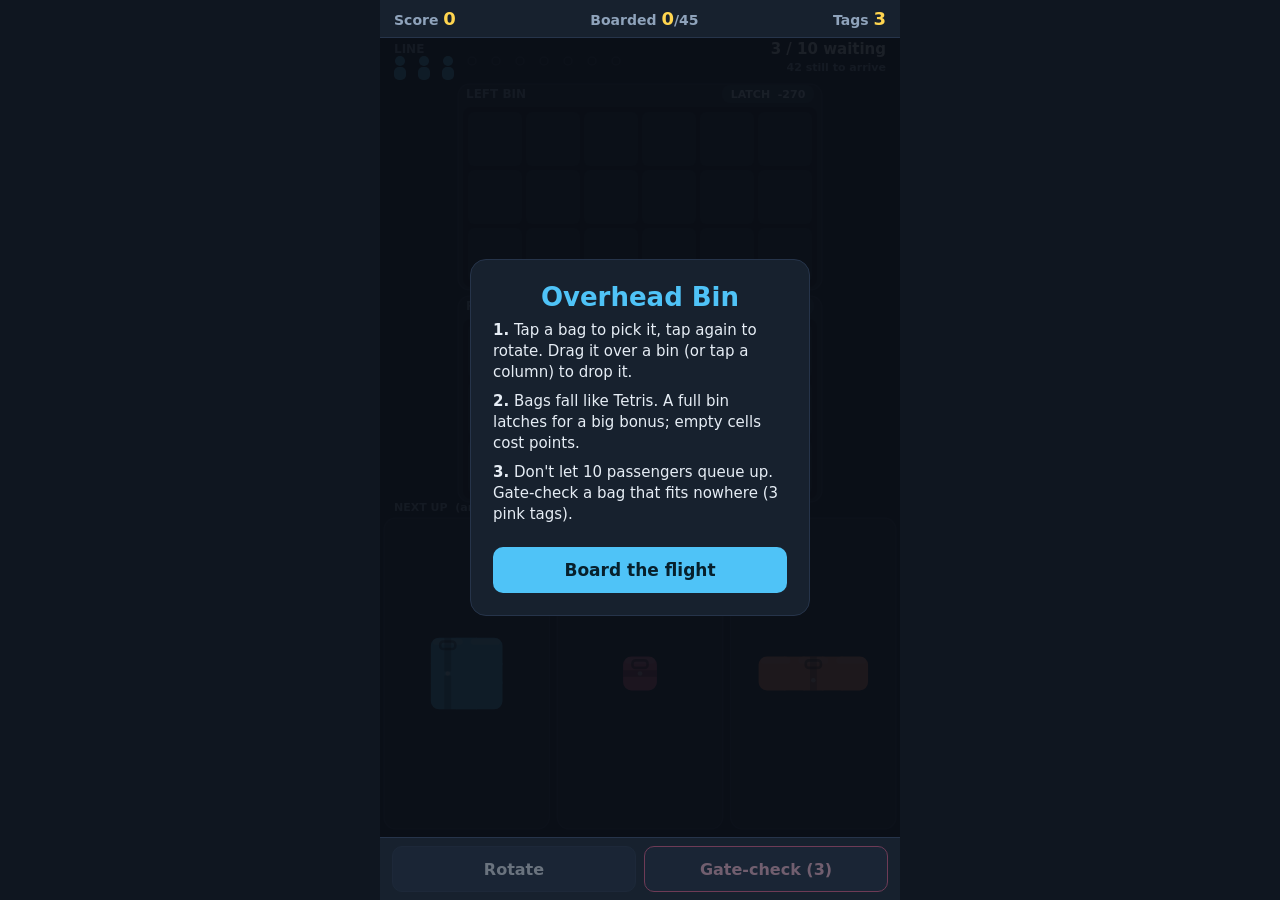
==== bins.html @ 03004304 "Add Overhead Bin prototype (bins.html) and bot playtest harness Two-sided inventory Tetris: two 6x3 " ====
<!doctype html>
<html lang="en">
<head>
<meta charset="utf-8">
<meta name="viewport" content="width=device-width, initial-scale=1, maximum-scale=1, user-scalable=no">
<title>Overhead Bin</title>
<style>
:root{--bg:#0f1620;--panel:#17212e;--border:#26344a;--accent:#4fc3f7;--gold:#ffd54f;--text:#e6edf5;--dim:#8fa3bb;--bad:#ef5350;--good:#66bb6a}
*{box-sizing:border-box;-webkit-tap-highlight-color:transparent;user-select:none;-webkit-user-select:none}
html,body{margin:0;height:100%;background:var(--bg);color:var(--text);font-family:system-ui,-apple-system,Segoe UI,Roboto,sans-serif;overflow:hidden;overscroll-behavior:none}
#app{display:flex;flex-direction:column;height:100%;max-width:520px;margin:0 auto}
#hud{display:flex;justify-content:space-between;align-items:center;padding:8px 14px;background:var(--panel);border-bottom:1px solid var(--border);font-size:14px;font-weight:600}
#hud b{color:var(--gold);font-size:18px}
#hud span{color:var(--dim)}
#play{flex:1;min-height:0;position:relative}
canvas{position:absolute;inset:0;width:100%;height:100%;touch-action:none;display:block}
#bar{display:flex;gap:8px;padding:8px 12px;background:var(--panel);border-top:1px solid var(--border)}
button{font:inherit;font-weight:700;border:1px solid var(--border);background:#1f2d40;color:var(--text);border-radius:10px;padding:12px 10px;min-height:46px;touch-action:manipulation}
button:active{background:#2a3d57}
button:disabled{opacity:.4}
#bar button{flex:1}
#tag{border-color:#f06292;color:#f8bbd0}
.ov{position:absolute;inset:0;background:rgba(10,15,22,.92);display:flex;align-items:center;justify-content:center;padding:20px;z-index:5}
.card{background:var(--panel);border:1px solid var(--border);border-radius:16px;padding:22px;max-width:340px;width:100%;text-align:center}
.card h1{margin:0 0 4px;color:var(--accent);font-size:26px}
.card p{margin:8px 0;color:var(--text);line-height:1.4;font-size:15px;text-align:left}
.card .go{margin-top:14px;width:100%;background:var(--accent);color:#07202c;border:0;font-size:17px}
.stats{display:grid;grid-template-columns:1fr auto;gap:6px 16px;text-align:left;margin:14px 0;font-size:16px}
.stats i{font-style:normal;color:var(--gold);font-weight:700;text-align:right}
.hide{display:none!important}
</style>
</head>
<body>
<div id="app">
  <div id="hud"><div><span>Score</span> <b id="hScore">0</b></div><div><span>Boarded</span> <b id="hBoard">0</b><span>/45</span></div><div><span>Tags</span> <b id="hTags">3</b></div></div>
  <div id="play">
    <canvas id="c"></canvas>
    <div id="start" class="ov"><div class="card">
      <h1>Overhead Bin</h1>
      <p><b>1.</b> Tap a bag to pick it, tap again to rotate. Drag it over a bin (or tap a column) to drop it.</p>
      <p><b>2.</b> Bags fall like Tetris. A full bin latches for a big bonus; empty cells cost points.</p>
      <p><b>3.</b> Don't let 10 passengers queue up. Gate-check a bag that fits nowhere (3 pink tags).</p>
      <button class="go" id="goBtn">Board the flight</button>
    </div></div>
    <div id="end" class="ov hide"><div class="card">
      <h1 id="endTitle">Flight delayed</h1>
      <div class="stats" id="endStats"></div>
      <button class="go" id="againBtn">Play again</button>
    </div></div>
  </div>
  <div id="bar"><button id="rot">Rotate</button><button id="tag">Gate-check (3)</button></div>
</div>

<script>
/* ================= SIMULATION (no DOM, no wall clock) ================= */
var COLS = 6, ROWS = 3;
var TUNE = { start: 4.5, end: 2.2, total: 45, limit: 10, tags: 3, closeTime: 0.5, enterTime: 0.35,
             ptsCell: 10, ptsLatch: 100, penWaste: 15, ptsTag: 5 };
var BAGS = {
  coat:     { cells: [[0,0]], color: '#f06292', w: 2 },
  tote:     { cells: [[0,0],[0,1]], color: '#ba68c8', w: 3 },
  duffel:   { cells: [[0,0],[0,1],[0,2]], color: '#ff8a65', w: 2 },
  guitar:   { cells: [[0,0],[0,1],[0,2],[0,3]], color: '#ffd54f', w: 1 },
  backpack: { cells: [[0,0],[0,1],[1,0],[1,1]], color: '#4fc3f7', w: 2 },
  roller:   { cells: [[0,0],[0,1],[1,0],[1,1],[2,0],[2,1]], color: '#81c784', w: 1 },
  ell:      { cells: [[0,0],[1,0],[1,1]], color: '#26c6da', w: 2 }
};
var state = null;

function mulberry32(a) {
  return function () {
    a |= 0; a = a + 0x6D2B79F5 | 0;
    var t = Math.imul(a ^ a >>> 15, 1 | a);
    t = t + Math.imul(t ^ t >>> 7, 61 | t) ^ t;
    return ((t ^ t >>> 14) >>> 0) / 4294967296;
  };
}
function rotateCells(cells, k) {
  var out = cells.map(function (p) { return [p[0], p[1]]; });
  for (var i = 0; i < ((k % 4) + 4) % 4; i++) out = out.map(function (p) { return [p[1], -p[0]]; });
  var mr = Math.min.apply(null, out.map(function (p) { return p[0]; }));
  var mc = Math.min.apply(null, out.map(function (p) { return p[1]; }));
  return out.map(function (p) { return [p[0] - mr, p[1] - mc]; });
}
function shapeFor(type, rot) { return rotateCells(BAGS[type].cells, rot || 0); }
function shapeW(sh) { return Math.max.apply(null, sh.map(function (p) { return p[1]; })) + 1; }
function shapeH(sh) { return Math.max.apply(null, sh.map(function (p) { return p[0]; })) + 1; }

function freshBin() {
  var g = [];
  for (var r = 0; r < ROWS; r++) { g.push([]); for (var c = 0; c < COLS; c++) g[r].push(null); }
  return { grid: g, closing: 0, enter: 0, full: false };
}
function emptyCount(b) { var n = 0; b.grid.forEach(function (row) { row.forEach(function (v) { if (!v) n++; }); }); return n; }
function interval() { return TUNE.start + (TUNE.end - TUNE.start) * Math.min(1, state.arrived / TUNE.total); }
function sync() { state.tray = state.line.slice(0, 3); state.queue = state.line.length; }

function makeBag() {
  var s = state, keys = Object.keys(BAGS), tot = 0, i;
  keys.forEach(function (k) { tot += BAGS[k].w; });
  var x = s.rng() * tot;
  for (i = 0; i < keys.length; i++) { x -= BAGS[keys[i]].w; if (x < 0) break; }
  var k = keys[Math.min(i, keys.length - 1)];
  return { id: ++s.nextId, type: k, color: BAGS[k].color };
}
function spawn() {
  state.line.push(makeBag()); state.arrived++; sync();
  if (state.line.length >= TUNE.limit) state.over = true;
}
function newGame(seed) {
  state = { seed: seed, rng: mulberry32(seed >>> 0), nextId: 0, time: 0,
    bins: [freshBin(), freshBin()], line: [], tray: [], queue: 0,
    score: 0, boarded: 0, arrived: 0, latched: 0, fullLatched: 0, wasted: 0, tags: TUNE.tags,
    nextIn: 0, over: false, won: false, fx: [] };
  for (var i = 0; i < 3; i++) spawn();
  state.nextIn = interval();
  sync();
  return state;
}
function landingRow(binIndex, shape, col) {
  var b = state.bins[binIndex];
  if (!b || b.closing > 0) return -1;
  var w = shapeW(shape), h = shapeH(shape);
  if (col < 0 || col + w > COLS || h > ROWS) return -1;
  function free(y) {
    for (var i = 0; i < shape.length; i++) {
      var r = shape[i][0] + y, c = shape[i][1] + col;
      if (r >= ROWS || b.grid[r][c]) return false;
    }
    return true;
  }
  if (!free(0)) return -1;
  var y = 0;
  while (free(y + 1)) y++;
  return y;
}
function canPlace(binIndex, shape, col) { return landingRow(binIndex, shape, col) >= 0; }

function checkEnd() {
  var s = state;
  if (s.over || s.won) return;
  if (s.boarded >= TUNE.total) {
    s.bins.forEach(function (b) {
      if (b.closing > 0) return;
      var e = emptyCount(b);
      s.wasted += e; s.score -= e * TUNE.penWaste;
    });
    s.won = true;
  }
}
function dropBag(trayIndex, rotation, binIndex, col) {
  var s = state;
  if (!s || s.over || s.won) return false;
  var bag = s.line[trayIndex];
  if (!bag || trayIndex > 2) return false;
  var sh = shapeFor(bag.type, rotation);
  var y = landingRow(binIndex, sh, col);
  if (y < 0) return false;
  var b = s.bins[binIndex];
  sh.forEach(function (p) { b.grid[p[0] + y][p[1] + col] = bag; });
  s.line.splice(trayIndex, 1);
  s.boarded++;
  s.score += sh.length * TUNE.ptsCell;
  sync();
  if (emptyCount(b) === 0) latchBin(binIndex);
  checkEnd();
  return true;
}
function latchBin(binIndex) {
  var s = state, b = s.bins[binIndex];
  if (!s || s.over || s.won || !b || b.closing > 0) return false;
  var e = emptyCount(b);
  if (e === 0) { s.score += TUNE.ptsLatch; s.fullLatched++; b.full = true; }
  else { s.wasted += e; s.score -= e * TUNE.penWaste; b.full = false; }
  s.latched++;
  b.closing = TUNE.closeTime;
  s.fx.push({ t: 'latch', bin: binIndex, full: e === 0, waste: e });
  return true;
}
function pinkTag(trayIndex) {
  var s = state;
  if (!s || s.over || s.won || s.tags <= 0 || trayIndex < 0 || trayIndex > 2 || !s.line[trayIndex]) return false;
  s.line.splice(trayIndex, 1);
  s.tags--; s.boarded++; s.score += TUNE.ptsTag;
  sync(); checkEnd();
  return true;
}
function tick(dt) {
  var s = state;
  if (!s || s.over || s.won) return;
  s.time += dt;
  for (var i = 0; i < 2; i++) {
    var b = s.bins[i];
    if (b.enter > 0) b.enter = Math.max(0, b.enter - dt);
    if (b.closing > 0) {
      b.closing -= dt;
      if (b.closing <= 0) { s.bins[i] = freshBin(); s.bins[i].enter = TUNE.enterTime; }
    }
  }
  if (s.arrived < TUNE.total) {
    s.nextIn -= dt;
    while (s.nextIn <= 0 && s.arrived < TUNE.total && !s.over) { spawn(); s.nextIn += interval(); }
  }
}

/* ================= RENDERING / INPUT ================= */
var ui = { running: false, sel: -1, rot: 0, down: null, ptr: null, dragging: false, dy: 0, hover: null, bad: 0, lastFx: 0 };
var cv = document.getElementById('c'), cx = cv.getContext('2d');
var W = 390, H = 600, DPR = 1;
function $(id) { return document.getElementById(id); }

function resize() {
  DPR = Math.min(3, window.devicePixelRatio || 1);
  W = cv.clientWidth; H = cv.clientHeight;
  cv.width = Math.round(W * DPR); cv.height = Math.round(H * DPR);
}
function layout() {
  var qH = 40, trayMin = 108;
  var cs = Math.floor(Math.min(58, (W - 28) / COLS, (H - qH - trayMin - 2 * 38 - 24) / (2 * ROWS)));
  cs = Math.max(36, cs);
  var gx = Math.round((W - COLS * cs) / 2);
  var binH = 20 + 6 + ROWS * cs + 6;
  var y0 = qH + 6, bins = [];
  for (var i = 0; i < 2; i++) {
    var by = y0 + i * (binH + 6);
    bins.push({ by: by, gx: gx, gy: by + 26, chip: { x: gx + COLS * cs - 92, y: by, w: 92, h: 20 } });
  }
  var ty = y0 + 2 * binH + 14;
  var th = Math.max(trayMin, H - ty - 4);
  return { cs: cs, gx: gx, bins: bins, binH: binH, tray: { y: ty, h: th, sw: W / 3 }, qH: qH };
}
function rr(x, y, w, h, r) {
  cx.beginPath();
  if (cx.roundRect) cx.roundRect(x, y, w, h, r);
  else cx.rect(x, y, w, h);
}
function drawBag(cells0, ox, oy, cs, color, alpha) {
  var mr = Math.min.apply(null, cells0.map(function (p) { return p[0]; })), mc = Math.min.apply(null, cells0.map(function (p) { return p[1]; }));
  var cells = cells0.map(function (p) { return [p[0] - mr, p[1] - mc]; });
  ox += mc * cs; oy += mr * cs;
  var set = {}; cells.forEach(function (p) { set[p[0] + ',' + p[1]] = 1; });
  function has(r, c) { return set[r + ',' + c]; }
  cx.save(); cx.globalAlpha = alpha == null ? 1 : alpha;
  var pad = Math.max(2, cs * 0.05), rad = cs * 0.22;
  cx.fillStyle = color;
  cells.forEach(function (p) {
    var x = ox + p[1] * cs, y = oy + p[0] * cs;
    rr(x + pad, y + pad, cs - 2 * pad, cs - 2 * pad, rad); cx.fill();
    if (has(p[0], p[1] + 1)) cx.fillRect(x + cs - pad - rad, y + pad, 2 * pad + 2 * rad, cs - 2 * pad);
    if (has(p[0] + 1, p[1])) cx.fillRect(x + pad, y + cs - pad - rad, cs - 2 * pad, 2 * pad + 2 * rad);
    if (has(p[0], p[1] + 1) && has(p[0] + 1, p[1]) && has(p[0] + 1, p[1] + 1))
      cx.fillRect(x + cs - pad - rad, y + cs - pad - rad, 2 * pad + 2 * rad, 2 * pad + 2 * rad);
  });
  // soft top highlight
  cx.fillStyle = 'rgba(255,255,255,.18)';
  cells.forEach(function (p) {
    if (!has(p[0] - 1, p[1])) { rr(ox + p[1] * cs + pad + 2, oy + p[0] * cs + pad + 1, cs - 2 * pad - 4, cs * 0.16, 3); cx.fill(); }
  });
  var w = shapeW(cells), h = shapeH(cells);
  var dark = 'rgba(0,0,0,.30)';
  // strap
  cx.fillStyle = dark;
  if (w >= 2) {
    var sc = w >= 3 ? 1 : 0, sx = ox + sc * cs + cs / 2;
    cells.forEach(function (p) { if (p[1] === sc) cx.fillRect(sx - cs * 0.09, oy + p[0] * cs + pad, cs * 0.18, cs - 2 * pad); });
  } else {
    cells.forEach(function (p) { if (p[0] === Math.floor((h - 1) / 2)) cx.fillRect(ox + p[1] * cs + pad, oy + p[0] * cs + cs / 2 - cs * 0.09, cs - 2 * pad, cs * 0.18); });
  }
  // handle on the top-most cell of the mid column
  var hc = w >= 3 ? 1 : 0, top = 99;
  cells.forEach(function (p) { if (p[1] === hc && p[0] < top) top = p[0]; });
  if (top === 99) { hc = cells[0][1]; top = cells[0][0]; }
  var hx = ox + hc * cs + cs / 2, hy = oy + top * cs + pad + cs * 0.1;
  cx.strokeStyle = 'rgba(0,0,0,.45)'; cx.lineWidth = Math.max(2, cs * 0.07); cx.lineCap = 'round';
  rr(hx - cs * 0.2, hy, cs * 0.4, cs * 0.2, cs * 0.08); cx.stroke();
  // buckle
  cx.fillStyle = 'rgba(255,255,255,.55)';
  var bx, by;
  if (w >= 2) { var sc2 = w >= 3 ? 1 : 0; bx = ox + sc2 * cs + cs / 2; by = oy + (h > 1 ? cs : cs * 0.62); if (h === 1) by = oy + cs * 0.68; }
  else { bx = ox + cs / 2; by = oy + Math.floor((h - 1) / 2) * cs + cs / 2; }
  cx.beginPath(); cx.arc(bx, by, Math.max(2, cs * 0.06), 0, 7); cx.fill();
  cx.restore();
}
function bagCellsInGrid(grid) {
  var m = {};
  for (var r = 0; r < ROWS; r++) for (var c = 0; c < COLS; c++) { var b = grid[r][c]; if (b) (m[b.id] = m[b.id] || { bag: b, cells: [] }).cells.push([r, c]); }
  return Object.keys(m).map(function (k) { return m[k]; });
}
function ease(t) { return t * t * (3 - 2 * t); }

function drawBin(i, L) {
  var b = state.bins[i], lay = L.bins[i], cs = L.cs;
  var off = 0, flash = 0;
  if (b.closing > 0) { var p = 1 - b.closing / TUNE.closeTime; off = ease(p) * (W + 40) * (i ? 1 : -1); flash = b.full ? Math.sin(p * Math.PI) : 0; }
  else if (b.enter > 0) { off = -ease(b.enter / TUNE.enterTime) * (W + 40) * (i ? 1 : -1); }
  cx.save(); cx.translate(off, 0);
  var fx = lay.gx - 8, fw = COLS * cs + 16;
  cx.fillStyle = '#17212e'; rr(fx, lay.by, fw, L.binH, 12); cx.fill();
  cx.strokeStyle = flash > 0 ? '#ffd54f' : '#26344a'; cx.lineWidth = flash > 0 ? 3 : 1.5; rr(fx, lay.by, fw, L.binH, 12); cx.stroke();
  cx.fillStyle = '#8fa3bb'; cx.font = '700 12px system-ui,sans-serif'; cx.textBaseline = 'middle'; cx.textAlign = 'left';
  cx.fillText(i ? 'RIGHT BIN' : 'LEFT BIN', lay.gx, lay.by + 11);
  // interior
  cx.fillStyle = '#0b121b'; rr(lay.gx - 3, lay.gy - 3, COLS * cs + 6, ROWS * cs + 6, 8); cx.fill();
  for (var r = 0; r < ROWS; r++) for (var c = 0; c < COLS; c++) {
    cx.fillStyle = '#16212f'; rr(lay.gx + c * cs + 2, lay.gy + r * cs + 2, cs - 4, cs - 4, 6); cx.fill();
  }
  bagCellsInGrid(b.grid).forEach(function (g) { drawBag(g.cells, lay.gx, lay.gy, cs, g.bag.color, 1); });
  if (flash > 0) {
    cx.fillStyle = 'rgba(255,255,255,' + (0.55 * flash) + ')'; rr(lay.gx - 3, lay.gy - 3, COLS * cs + 6, ROWS * cs + 6, 8); cx.fill();
    cx.fillStyle = '#ffd54f'; cx.font = '800 20px system-ui,sans-serif'; cx.textAlign = 'center';
    cx.fillText('LATCHED +' + TUNE.ptsLatch, lay.gx + COLS * cs / 2, lay.gy + ROWS * cs / 2);
  }
  // latch chip
  var e = emptyCount(b), ch = lay.chip;
  if (b.closing <= 0) {
    cx.fillStyle = e ? '#2a3a52' : '#ffd54f'; rr(ch.x, ch.y + 1, ch.w, ch.h - 2, 8); cx.fill();
    cx.fillStyle = e ? '#cfe3f7' : '#2a2200'; cx.font = '700 11px system-ui,sans-serif'; cx.textAlign = 'center';
    cx.fillText(e ? 'LATCH  -' + (e * TUNE.penWaste) : 'LATCH', ch.x + ch.w / 2, ch.y + 11);
  }
  cx.restore();
}
function drawPerson(x, y, col) {
  cx.fillStyle = col; cx.beginPath(); cx.arc(x, y - 7, 5, 0, 7); cx.fill();
  rr(x - 6, y - 1, 12, 13, 5); cx.fill();
}
function drawQueue(L) {
  var n = state.queue, warn = n >= 8;
  cx.fillStyle = '#8fa3bb'; cx.font = '700 12px system-ui,sans-serif'; cx.textAlign = 'left'; cx.textBaseline = 'middle';
  cx.fillText('LINE', 14, 12);
  for (var i = 0; i < TUNE.limit; i++) {
    var x = 20 + i * 24, y = 30;
    if (i < n) drawPerson(x, y, warn ? '#ef5350' : (i < 3 ? '#4fc3f7' : '#8fa3bb'));
    else { cx.strokeStyle = '#26344a'; cx.lineWidth = 1.5; cx.beginPath(); cx.arc(x, y - 7, 4, 0, 7); cx.stroke(); }
  }
  cx.textAlign = 'right'; cx.fillStyle = warn ? '#ef5350' : '#e6edf5'; cx.font = '800 15px system-ui,sans-serif';
  cx.fillText(n + ' / ' + TUNE.limit + ' waiting', W - 14, 12);
  var left = TUNE.total - state.arrived;
  cx.fillStyle = '#8fa3bb'; cx.font = '600 11px system-ui,sans-serif'; cx.fillText(left + ' still to arrive', W - 14, 30);
}
function drawTray(L) {
  var T = L.tray;
  cx.fillStyle = '#8fa3bb'; cx.font = '700 11px system-ui,sans-serif'; cx.textAlign = 'left'; cx.textBaseline = 'middle';
  cx.fillText('NEXT UP  (any one may board)', 14, T.y - 2);
  for (var i = 0; i < 3; i++) {
    var x = i * T.sw + 4, w = T.sw - 8, y = T.y + 8, h = T.h - 12;
    var sel = ui.sel === i, bag = state.tray[i];
    cx.fillStyle = '#17212e'; rr(x, y, w, h, 12); cx.fill();
    cx.strokeStyle = sel ? '#4fc3f7' : '#26344a'; cx.lineWidth = sel ? 3 : 1.5; rr(x, y, w, h, 12); cx.stroke();
    if (!bag) continue;
    if (ui.dragging && sel) cx.globalAlpha = 0.3;
    var sh = shapeFor(bag.type, sel ? ui.rot : 0), sw = shapeW(sh), shh = shapeH(sh);
    var tc = Math.min(38, (w - 14) / 4, (h - 24) / 3);
    drawBag(sh, x + (w - sw * tc) / 2, y + (h - shh * tc) / 2, tc, bag.color, 1);
    cx.globalAlpha = 1;
    if (sel) { cx.fillStyle = '#4fc3f7'; cx.font = '700 10px system-ui,sans-serif'; cx.textAlign = 'center'; cx.fillText('tap to rotate', x + w / 2, y + h - 7); }
  }
}
function ghostFor(p) {
  if (ui.sel < 0 || !state.tray[ui.sel] || !p) return null;
  var bag = state.tray[ui.sel], sh = shapeFor(bag.type, ui.rot), L = layout(), py = p.y - ui.dy;
  for (var i = 0; i < 2; i++) {
    var lay = L.bins[i];
    if (p.x >= lay.gx - 24 && p.x <= lay.gx + COLS * L.cs + 24 && py >= lay.gy - 14 && py <= lay.gy + ROWS * L.cs + 14) {
      var w = shapeW(sh), col = Math.round((p.x - lay.gx) / L.cs - w / 2);
      col = Math.max(0, Math.min(COLS - w, col));
      var row = landingRow(i, sh, col);
      return { bin: i, col: col, row: row, sh: sh, valid: row >= 0, bag: bag };
    }
  }
  return null;
}
function render() {
  if (!state) return;
  cx.setTransform(DPR, 0, 0, DPR, 0, 0);
  cx.clearRect(0, 0, W, H);
  var L = layout();
  drawQueue(L);
  drawBin(0, L); drawBin(1, L);
  drawTray(L);
  var g = ghostFor(ui.dragging ? ui.ptr : ui.hover);
  if (g) {
    var lay = L.bins[g.bin], b = state.bins[g.bin];
    var row = g.valid ? g.row : 0, col = g.col;
    var tint = g.valid ? 'rgba(102,187,106,.65)' : 'rgba(239,83,80,.6)';
    cx.save(); cx.strokeStyle = g.valid ? '#66bb6a' : '#ef5350'; cx.lineWidth = 2;
    g.sh.forEach(function (p) {
      var x = lay.gx + (p[1] + col) * L.cs, y = lay.gy + (p[0] + row) * L.cs;
      cx.fillStyle = tint; rr(x + 2, y + 2, L.cs - 4, L.cs - 4, 7); cx.fill(); rr(x + 2, y + 2, L.cs - 4, L.cs - 4, 7); cx.stroke();
    });
    cx.restore();
  }
  if (ui.dragging && ui.ptr && ui.sel >= 0 && state.tray[ui.sel]) {
    var bag = state.tray[ui.sel], sh = shapeFor(bag.type, ui.rot), cs = L.cs * 0.8;
    drawBag(sh, ui.ptr.x - shapeW(sh) * cs / 2, ui.ptr.y - ui.dy - shapeH(sh) * cs / 2 - (ui.dy ? 0 : 0), cs, bag.color, 0.85);
  }
  if (ui.bad > 0) { ui.bad -= 0.03; cx.fillStyle = 'rgba(239,83,80,' + Math.max(0, ui.bad) + ')'; cx.fillRect(0, 0, W, H); }
  // HUD
  $('hScore').textContent = state.score; $('hBoard').textContent = state.boarded; $('hTags').textContent = state.tags;
  $('tag').textContent = 'Gate-check (' + state.tags + ')';
  $('tag').disabled = state.tags <= 0 || ui.sel < 0;
  $('rot').disabled = ui.sel < 0;
  if ((state.over || state.won) && $('end').classList.contains('hide')) showEnd();
}
function showEnd() {
  ui.running = false;
  $('endTitle').textContent = state.won ? 'All passengers boarded!' : 'Flight delayed';
  $('endTitle').style.color = state.won ? '#81c784' : '#ef5350';
  $('endStats').innerHTML = [['Passengers boarded', state.boarded + ' / ' + TUNE.total], ['Bins latched', state.latched + ' (' + state.fullLatched + ' full)'],
    ['Wasted cells', state.wasted], ['Score', state.score]].map(function (r) { return '<span>' + r[0] + '</span><i>' + r[1] + '</i>'; }).join('');
  $('end').classList.remove('hide');
}

/* ---- input ---- */
function pt(e) { var r = cv.getBoundingClientRect(); return { x: e.clientX - r.left, y: e.clientY - r.top }; }
function slotAt(p) {
  var L = layout(), T = L.tray;
  if (p.y < T.y + 8 || p.y > T.y + T.h) return -1;
  var i = Math.floor(p.x / T.sw);
  return i >= 0 && i < 3 && state.tray[i] ? i : -1;
}
function chipAt(p) {
  var L = layout();
  for (var i = 0; i < 2; i++) { var c = L.bins[i].chip; if (p.x >= c.x && p.x <= c.x + c.w && p.y >= c.y - 4 && p.y <= c.y + c.h + 4) return i; }
  return -1;
}
function tryDrop(g) {
  if (g && dropBag(ui.sel, ui.rot, g.bin, g.col)) { ui.sel = -1; ui.rot = 0; ui.hover = null; return true; }
  ui.bad = 0.35; return false;
}
cv.addEventListener('pointerdown', function (e) {
  if (!ui.running || !state || state.over || state.won) return;
  var p = pt(e), chip = chipAt(p);
  if (chip >= 0) { latchBin(chip); return; }
  var slot = slotAt(p);
  ui.down = { x: p.x, y: p.y, slot: slot, wasSel: slot >= 0 && ui.sel === slot };
  ui.dy = e.pointerType === 'mouse' ? 0 : 46;
  ui.ptr = p; ui.dragging = false;
  if (slot >= 0 && !ui.down.wasSel) { ui.sel = slot; ui.rot = 0; }
  try { cv.setPointerCapture(e.pointerId); } catch (x) {}
});
cv.addEventListener('pointermove', function (e) {
  var p = pt(e);
  if (!ui.down) { ui.hover = e.pointerType === 'mouse' ? p : null; return; }
  ui.ptr = p;
  if (!ui.dragging && ui.down.slot >= 0 && Math.hypot(p.x - ui.down.x, p.y - ui.down.y) > 8) ui.dragging = true;
});
cv.addEventListener('pointerup', function (e) {
  var d = ui.down; if (!d) return;
  var p = pt(e); ui.ptr = p;
  if (ui.dragging) { tryDrop(ghostFor(p)); }
  else if (d.slot >= 0) { if (d.wasSel) ui.rot = (ui.rot + 1) % 4; }
  else if (ui.sel >= 0) { var g = ghostFor({ x: p.x, y: p.y + ui.dy }); if (g) tryDrop(g); }
  ui.down = null; ui.dragging = false;
});
cv.addEventListener('pointercancel', function () { ui.down = null; ui.dragging = false; });
cv.addEventListener('pointerleave', function () { ui.hover = null; });
$('rot').onclick = function () { if (ui.sel >= 0) ui.rot = (ui.rot + 1) % 4; };
$('tag').onclick = function () { if (ui.sel >= 0 && pinkTag(ui.sel)) { ui.sel = -1; ui.rot = 0; } };
function begin() {
  newGame((Date.now() % 1000000) | 0);
  ui.sel = -1; ui.rot = 0; ui.dragging = false; ui.down = null; ui.running = true;
  $('start').classList.add('hide'); $('end').classList.add('hide');
}
$('goBtn').onclick = begin; $('againBtn').onclick = begin;
window.addEventListener('resize', resize);
resize(); newGame(1);
var lastT = 0;
function frame(t) {
  var dt = Math.min(0.1, (t - lastT) / 1000 || 0); lastT = t;
  if (ui.running) tick(dt);
  render();
  requestAnimationFrame(frame);
}
requestAnimationFrame(frame);
</script>
</body>
</html>
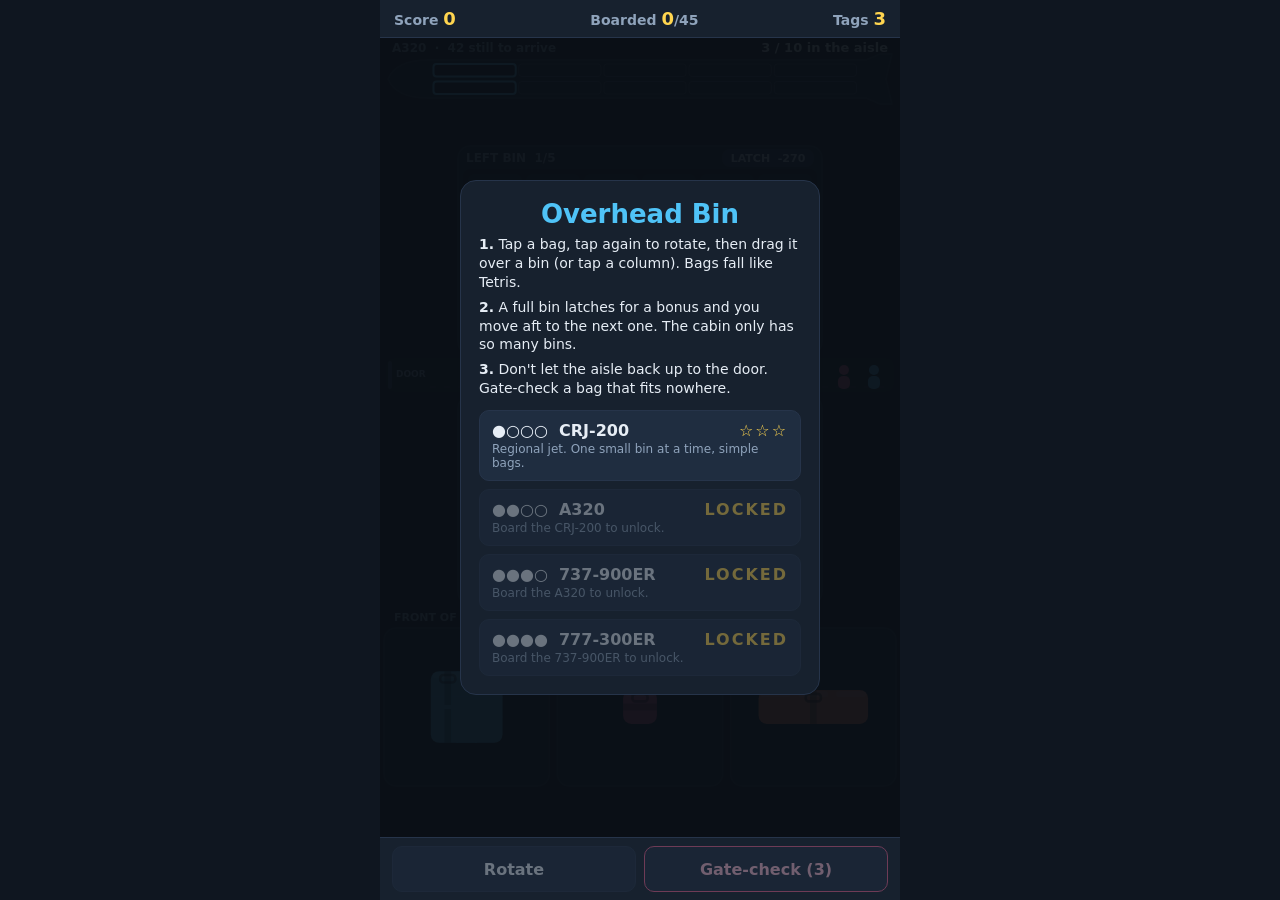
==== commit e2cca117: "Put the cabin back into bins.html: aisle, finite bins, four aircraft levels The two-bin Tetris now s" ====
--- a/bins.html
+++ b/bins.html
@@ -20,32 +20,44 @@
 button:disabled{opacity:.4}
 #bar button{flex:1}
 #tag{border-color:#f06292;color:#f8bbd0}
-.ov{position:absolute;inset:0;background:rgba(10,15,22,.92);display:flex;align-items:center;justify-content:center;padding:20px;z-index:5}
-.card{background:var(--panel);border:1px solid var(--border);border-radius:16px;padding:22px;max-width:340px;width:100%;text-align:center}
+.ov{position:absolute;inset:0;background:rgba(10,15,22,.94);display:flex;align-items:center;justify-content:center;padding:14px;z-index:5;overflow:auto}
+.card{background:var(--panel);border:1px solid var(--border);border-radius:16px;padding:18px;max-width:360px;width:100%;text-align:center;margin:auto}
 .card h1{margin:0 0 4px;color:var(--accent);font-size:26px}
-.card p{margin:8px 0;color:var(--text);line-height:1.4;font-size:15px;text-align:left}
-.card .go{margin-top:14px;width:100%;background:var(--accent);color:#07202c;border:0;font-size:17px}
-.stats{display:grid;grid-template-columns:1fr auto;gap:6px 16px;text-align:left;margin:14px 0;font-size:16px}
+.card p{margin:6px 0;color:var(--text);line-height:1.35;font-size:14px;text-align:left}
+.card .go{margin-top:10px;width:100%;background:var(--accent);color:#07202c;border:0;font-size:17px}
+.card .alt{margin-top:8px;width:100%}
+.stats{display:grid;grid-template-columns:1fr auto;gap:6px 16px;text-align:left;margin:12px 0;font-size:16px}
 .stats i{font-style:normal;color:var(--gold);font-weight:700;text-align:right}
+#planes{display:flex;flex-direction:column;gap:8px;margin-top:12px}
+.plane{display:grid;grid-template-columns:1fr auto;gap:2px 10px;text-align:left;padding:10px 12px;width:100%}
+.plane .nm{font-size:16px}
+.plane .st{color:var(--gold);font-size:16px;letter-spacing:2px}
+.plane .ds{grid-column:1/3;font-size:12px;font-weight:500;color:var(--dim)}
+#endStars{font-size:34px;color:var(--gold);letter-spacing:6px;margin:4px 0}
+#endWhy{text-align:center;color:var(--dim)}
 .hide{display:none!important}
 </style>
 </head>
 <body>
 <div id="app">
-  <div id="hud"><div><span>Score</span> <b id="hScore">0</b></div><div><span>Boarded</span> <b id="hBoard">0</b><span>/45</span></div><div><span>Tags</span> <b id="hTags">3</b></div></div>
+  <div id="hud"><div><span>Score</span> <b id="hScore">0</b></div><div><span>Boarded</span> <b id="hBoard">0</b><span>/<span id="hTotal">45</span></span></div><div><span>Tags</span> <b id="hTags">3</b></div></div>
   <div id="play">
     <canvas id="c"></canvas>
     <div id="start" class="ov"><div class="card">
       <h1>Overhead Bin</h1>
-      <p><b>1.</b> Tap a bag to pick it, tap again to rotate. Drag it over a bin (or tap a column) to drop it.</p>
-      <p><b>2.</b> Bags fall like Tetris. A full bin latches for a big bonus; empty cells cost points.</p>
-      <p><b>3.</b> Don't let 10 passengers queue up. Gate-check a bag that fits nowhere (3 pink tags).</p>
-      <button class="go" id="goBtn">Board the flight</button>
+      <p><b>1.</b> Tap a bag, tap again to rotate, then drag it over a bin (or tap a column). Bags fall like Tetris.</p>
+      <p><b>2.</b> A full bin latches for a bonus and you move aft to the next one. The cabin only has so many bins.</p>
+      <p><b>3.</b> Don't let the aisle back up to the door. Gate-check a bag that fits nowhere.</p>
+      <div id="planes"></div>
     </div></div>
     <div id="end" class="ov hide"><div class="card">
       <h1 id="endTitle">Flight delayed</h1>
+      <div id="endStars"></div>
+      <p id="endWhy"></p>
       <div class="stats" id="endStats"></div>
-      <button class="go" id="againBtn">Play again</button>
+      <button class="go" id="nextBtn">Next aircraft</button>
+      <button class="alt" id="againBtn">Fly this one again</button>
+      <button class="alt" id="hangarBtn">Choose aircraft</button>
     </div></div>
   </div>
   <div id="bar"><button id="rot">Rotate</button><button id="tag">Gate-check (3)</button></div>
@@ -53,9 +65,7 @@
 
 <script>
 /* ================= SIMULATION (no DOM, no wall clock) ================= */
-var COLS = 6, ROWS = 3;
-var TUNE = { start: 4.5, end: 2.2, total: 45, limit: 10, tags: 3, closeTime: 0.5, enterTime: 0.35,
-             ptsCell: 10, ptsLatch: 100, penWaste: 15, ptsTag: 5 };
+var TUNE = { closeTime: 0.5, enterTime: 0.35, ptsCell: 10, ptsLatch: 100, penWaste: 15, ptsTag: 5 };
 var BAGS = {
   coat:     { cells: [[0,0]], color: '#f06292', w: 2 },
   tote:     { cells: [[0,0],[0,1]], color: '#ba68c8', w: 3 },
@@ -63,8 +73,30 @@
   guitar:   { cells: [[0,0],[0,1],[0,2],[0,3]], color: '#ffd54f', w: 1 },
   backpack: { cells: [[0,0],[0,1],[1,0],[1,1]], color: '#4fc3f7', w: 2 },
   roller:   { cells: [[0,0],[0,1],[1,0],[1,1],[2,0],[2,1]], color: '#81c784', w: 1 },
-  ell:      { cells: [[0,0],[1,0],[1,1]], color: '#26c6da', w: 2 }
+  ell:      { cells: [[0,0],[1,0],[1,1]], color: '#26c6da', w: 2 },
+  tee:      { cells: [[0,0],[0,1],[0,2],[1,1]], color: '#9fa8da', w: 1.5 },
+  zig:      { cells: [[0,0],[0,1],[1,1],[1,2]], color: '#e6a15c', w: 1.5 }
 };
+/* Each aircraft is a level. sides = bin runs along the fuselage; count = bins per run, nose to tail.
+   stars = score needed for 2 and 3 stars (1 star = everyone boarded). */
+var PLANES = [
+  { id: 'crj', name: 'CRJ-200', dots: 1, blurb: 'Regional jet. One small bin at a time, simple bags.',
+    total: 18, limit: 8, start: 5.0, end: 3.2, tags: 3, stars: [300, 400],
+    sides: [{ label: 'BIN', cols: 5, rows: 2, count: 8 }],
+    bags: ['coat', 'tote', 'duffel', 'backpack', 'ell'] },
+  { id: 'a320', name: 'A320', dots: 2, blurb: 'Single aisle. A bin on each side, rollers and guitars.',
+    total: 45, limit: 10, start: 4.5, end: 2.2, tags: 3, stars: [900, 1150],
+    sides: [{ label: 'LEFT BIN', cols: 6, rows: 3, count: 5 }, { label: 'RIGHT BIN', cols: 6, rows: 3, count: 5 }],
+    bags: ['coat', 'tote', 'duffel', 'guitar', 'backpack', 'roller', 'ell'] },
+  { id: 'b739', name: '737-900ER', dots: 3, blurb: 'Long tube. More passengers, quicker line, awkward bags.',
+    total: 70, limit: 10, start: 4.0, end: 1.9, tags: 3, stars: [1400, 1800],
+    sides: [{ label: 'LEFT BIN', cols: 6, rows: 3, count: 8 }, { label: 'RIGHT BIN', cols: 6, rows: 3, count: 8 }],
+    bags: ['coat', 'tote', 'duffel', 'guitar', 'backpack', 'roller', 'ell', 'tee'] },
+  { id: 'b77w', name: '777-300ER', dots: 4, blurb: 'Twin aisle. Three bins at once, wide centre bin.',
+    total: 100, limit: 12, start: 3.6, end: 1.6, tags: 4, stars: [2200, 2700],
+    sides: [{ label: 'LEFT BIN', cols: 6, rows: 3, count: 7 }, { label: 'CENTRE BIN', cols: 8, rows: 3, count: 7 }, { label: 'RIGHT BIN', cols: 6, rows: 3, count: 7 }],
+    bags: ['coat', 'tote', 'duffel', 'guitar', 'backpack', 'roller', 'ell', 'tee', 'zig'] }
+];
 var state = null;
 
 function mulberry32(a) {
@@ -86,17 +118,22 @@
 function shapeW(sh) { return Math.max.apply(null, sh.map(function (p) { return p[1]; })) + 1; }
 function shapeH(sh) { return Math.max.apply(null, sh.map(function (p) { return p[0]; })) + 1; }
 
-function freshBin() {
+/* Open the next bin on a side, or mark the side as used up. */
+function nextBin(si) {
+  var side = state.sides[si];
+  if (side.opened >= side.count) return { done: true, cols: side.cols, rows: side.rows, grid: [], closing: 0, enter: 0, full: false };
+  side.opened++;
   var g = [];
-  for (var r = 0; r < ROWS; r++) { g.push([]); for (var c = 0; c < COLS; c++) g[r].push(null); }
-  return { grid: g, closing: 0, enter: 0, full: false };
-}
+  for (var r = 0; r < side.rows; r++) { g.push([]); for (var c = 0; c < side.cols; c++) g[r].push(null); }
+  return { done: false, cols: side.cols, rows: side.rows, grid: g, closing: 0, enter: 0, full: false };
+}
+function binOpen(i) { var b = state.bins[i]; return !!b && !b.done && b.closing <= 0; }
 function emptyCount(b) { var n = 0; b.grid.forEach(function (row) { row.forEach(function (v) { if (!v) n++; }); }); return n; }
-function interval() { return TUNE.start + (TUNE.end - TUNE.start) * Math.min(1, state.arrived / TUNE.total); }
+function interval() { var p = state.plane; return p.start + (p.end - p.start) * Math.min(1, state.arrived / p.total); }
 function sync() { state.tray = state.line.slice(0, 3); state.queue = state.line.length; }
 
 function makeBag() {
-  var s = state, keys = Object.keys(BAGS), tot = 0, i;
+  var s = state, keys = s.plane.bags, tot = 0, i;
   keys.forEach(function (k) { tot += BAGS[k].w; });
   var x = s.rng() * tot;
   for (i = 0; i < keys.length; i++) { x -= BAGS[keys[i]].w; if (x < 0) break; }
@@ -105,13 +142,16 @@
 }
 function spawn() {
   state.line.push(makeBag()); state.arrived++; sync();
-  if (state.line.length >= TUNE.limit) state.over = true;
-}
-function newGame(seed) {
-  state = { seed: seed, rng: mulberry32(seed >>> 0), nextId: 0, time: 0,
-    bins: [freshBin(), freshBin()], line: [], tray: [], queue: 0,
-    score: 0, boarded: 0, arrived: 0, latched: 0, fullLatched: 0, wasted: 0, tags: TUNE.tags,
-    nextIn: 0, over: false, won: false, fx: [] };
+  if (state.line.length >= state.plane.limit) { state.over = true; state.reason = 'queue'; }
+}
+function newGame(seed, planeIndex) {
+  var pi = Math.max(0, Math.min(PLANES.length - 1, planeIndex == null ? 1 : planeIndex)), p = PLANES[pi];
+  state = { seed: seed, rng: mulberry32(seed >>> 0), nextId: 0, time: 0, planeIndex: pi, plane: p,
+    sides: p.sides.map(function (s) { return { label: s.label, cols: s.cols, rows: s.rows, count: s.count, opened: 0, hist: [] }; }),
+    bins: [], line: [], tray: [], queue: 0,
+    score: 0, boarded: 0, arrived: 0, latched: 0, fullLatched: 0, wasted: 0, tags: p.tags,
+    nextIn: 0, over: false, won: false, reason: '', fx: [] };
+  for (var b = 0; b < state.sides.length; b++) state.bins.push(nextBin(b));
   for (var i = 0; i < 3; i++) spawn();
   state.nextIn = interval();
   sync();
@@ -119,13 +159,13 @@
 }
 function landingRow(binIndex, shape, col) {
   var b = state.bins[binIndex];
-  if (!b || b.closing > 0) return -1;
+  if (!b || b.done || b.closing > 0) return -1;
   var w = shapeW(shape), h = shapeH(shape);
-  if (col < 0 || col + w > COLS || h > ROWS) return -1;
+  if (col < 0 || col + w > b.cols || h > b.rows) return -1;
   function free(y) {
     for (var i = 0; i < shape.length; i++) {
       var r = shape[i][0] + y, c = shape[i][1] + col;
-      if (r >= ROWS || b.grid[r][c]) return false;
+      if (r >= b.rows || b.grid[r][c]) return false;
     }
     return true;
   }
@@ -139,14 +179,31 @@
 function checkEnd() {
   var s = state;
   if (s.over || s.won) return;
-  if (s.boarded >= TUNE.total) {
+  if (s.boarded >= s.plane.total) {
     s.bins.forEach(function (b) {
-      if (b.closing > 0) return;
+      if (b.done || b.closing > 0) return;
       var e = emptyCount(b);
+      if (e === b.cols * b.rows) return;              // an untouched bin is not waste
       s.wasted += e; s.score -= e * TUNE.penWaste;
     });
     s.won = true;
   }
+}
+/* Lose if nothing can ever be stowed again: no tags, no bins left to open, nothing in the tray fits. */
+function checkStuck() {
+  var s = state, i;
+  if (s.over || s.won || s.tags > 0 || !s.line.length) return;
+  for (i = 0; i < s.bins.length; i++) {
+    var b = s.bins[i];
+    if (b.done) continue;
+    if (b.closing > 0 || b.enter > 0) return;
+    if (s.sides[i].opened < s.sides[i].count) return; // latching this would open a fresh bin
+  }
+  for (var t = 0; t < s.tray.length; t++) for (var r = 0; r < 4; r++) {
+    var sh = shapeFor(s.tray[t].type, r);
+    for (i = 0; i < s.bins.length; i++) for (var c = 0; c < s.bins[i].cols; c++) if (landingRow(i, sh, c) >= 0) return;
+  }
+  s.over = true; s.reason = 'space';
 }
 function dropBag(trayIndex, rotation, binIndex, col) {
   var s = state;
@@ -167,12 +224,13 @@
   return true;
 }
 function latchBin(binIndex) {
-  var s = state, b = s.bins[binIndex];
-  if (!s || s.over || s.won || !b || b.closing > 0) return false;
+  var s = state, b = s && s.bins[binIndex];
+  if (!s || s.over || s.won || !b || b.done || b.closing > 0) return false;
   var e = emptyCount(b);
   if (e === 0) { s.score += TUNE.ptsLatch; s.fullLatched++; b.full = true; }
   else { s.wasted += e; s.score -= e * TUNE.penWaste; b.full = false; }
   s.latched++;
+  s.sides[binIndex].hist.push({ full: e === 0, waste: e });
   b.closing = TUNE.closeTime;
   s.fx.push({ t: 'latch', bin: binIndex, full: e === 0, waste: e });
   return true;
@@ -189,24 +247,31 @@
   var s = state;
   if (!s || s.over || s.won) return;
   s.time += dt;
-  for (var i = 0; i < 2; i++) {
+  for (var i = 0; i < s.bins.length; i++) {
     var b = s.bins[i];
     if (b.enter > 0) b.enter = Math.max(0, b.enter - dt);
     if (b.closing > 0) {
       b.closing -= dt;
-      if (b.closing <= 0) { s.bins[i] = freshBin(); s.bins[i].enter = TUNE.enterTime; }
+      if (b.closing <= 0) { s.bins[i] = nextBin(i); s.bins[i].enter = TUNE.enterTime; }
     }
   }
-  if (s.arrived < TUNE.total) {
+  if (s.arrived < s.plane.total) {
     s.nextIn -= dt;
-    while (s.nextIn <= 0 && s.arrived < TUNE.total && !s.over) { spawn(); s.nextIn += interval(); }
-  }
-}
+    while (s.nextIn <= 0 && s.arrived < s.plane.total && !s.over) { spawn(); s.nextIn += interval(); }
+  }
+  checkStuck();
+}
+function starsFor(s) { return !s.won ? 0 : s.score >= s.plane.stars[1] ? 3 : s.score >= s.plane.stars[0] ? 2 : 1; }
 
 /* ================= RENDERING / INPUT ================= */
-var ui = { running: false, sel: -1, rot: 0, down: null, ptr: null, dragging: false, dy: 0, hover: null, bad: 0, lastFx: 0 };
+var ui = { running: false, sel: -1, rot: 0, down: null, ptr: null, dragging: false, dy: 0, hover: null, bad: 0, px: {} };
 var cv = document.getElementById('c'), cx = cv.getContext('2d');
 var W = 390, H = 600, DPR = 1;
+var SAVE_KEY = 'overheadbin.bins.v1';
+var save = { stars: [], best: [] };
+try { var raw = JSON.parse(localStorage.getItem(SAVE_KEY)); if (raw && raw.stars) save = raw; } catch (x) {}
+function persist() { try { localStorage.setItem(SAVE_KEY, JSON.stringify(save)); } catch (x) {} }
+function unlocked(i) { return i === 0 || (save.stars[i - 1] || 0) >= 1; }
 function $(id) { return document.getElementById(id); }
 
 function resize() {
@@ -215,19 +280,23 @@
   cv.width = Math.round(W * DPR); cv.height = Math.round(H * DPR);
 }
 function layout() {
-  var qH = 40, trayMin = 108;
-  var cs = Math.floor(Math.min(58, (W - 28) / COLS, (H - qH - trayMin - 2 * 38 - 24) / (2 * ROWS)));
-  cs = Math.max(36, cs);
-  var gx = Math.round((W - COLS * cs) / 2);
-  var binH = 20 + 6 + ROWS * cs + 6;
-  var y0 = qH + 6, bins = [];
-  for (var i = 0; i < 2; i++) {
-    var by = y0 + i * (binH + 6);
-    bins.push({ by: by, gx: gx, gy: by + 26, chip: { x: gx + COLS * cs - 92, y: by, w: 92, h: 20 } });
-  }
-  var ty = y0 + 2 * binH + 14;
-  var th = Math.max(trayMin, H - ty - 4);
-  return { cs: cs, gx: gx, bins: bins, binH: binH, tray: { y: ty, h: th, sw: W / 3 }, qH: qH };
+  var S = state.sides, n = S.length, nA = Math.max(1, n - 1);
+  var topH = 66, aH = 38, trayMin = 104, head = 24, rowsTot = 0, maxCols = 0;
+  S.forEach(function (s) { rowsTot += s.rows; maxCols = Math.max(maxCols, s.cols); });
+  var cs = Math.floor(Math.min(58, (W - 28) / maxCols, (H - topH - nA * aH - trayMin - n * (head + 14) - 8) / rowsTot));
+  cs = Math.max(30, cs);
+  var y = topH, bins = [], aisles = [];
+  for (var i = 0; i < n; i++) {
+    var gx = Math.round((W - S[i].cols * cs) / 2), binH = head + S[i].rows * cs + 10;
+    bins.push({ by: y, gx: gx, gy: y + head + 2, h: binH, w: S[i].cols * cs, chip: { x: gx + S[i].cols * cs - 92, y: y + 2, w: 92, h: 20 } });
+    y += binH + 4;
+    if (i < nA) { aisles.push({ y: y, h: aH - 4 }); y += aH; }
+  }
+  var ty = y + 12, th = Math.min(170, Math.max(trayMin - 12, H - ty - 4));
+  var slack = Math.max(0, Math.floor((H - ty - th - 4) / 2));   // short cabins: centre the play area under the map
+  bins.forEach(function (o) { o.by += slack; o.gy += slack; o.chip.y += slack; });
+  aisles.forEach(function (o) { o.y += slack; });
+  return { cs: cs, bins: bins, aisles: aisles, tray: { y: ty + slack, h: th, sw: W / 3 } };
 }
 function rr(x, y, w, h, r) {
   cx.beginPath();
@@ -251,66 +320,100 @@
     if (has(p[0], p[1] + 1) && has(p[0] + 1, p[1]) && has(p[0] + 1, p[1] + 1))
       cx.fillRect(x + cs - pad - rad, y + cs - pad - rad, 2 * pad + 2 * rad, 2 * pad + 2 * rad);
   });
-  // soft top highlight
   cx.fillStyle = 'rgba(255,255,255,.18)';
   cells.forEach(function (p) {
     if (!has(p[0] - 1, p[1])) { rr(ox + p[1] * cs + pad + 2, oy + p[0] * cs + pad + 1, cs - 2 * pad - 4, cs * 0.16, 3); cx.fill(); }
   });
   var w = shapeW(cells), h = shapeH(cells);
-  var dark = 'rgba(0,0,0,.30)';
-  // strap
-  cx.fillStyle = dark;
+  cx.fillStyle = 'rgba(0,0,0,.30)';
   if (w >= 2) {
     var sc = w >= 3 ? 1 : 0, sx = ox + sc * cs + cs / 2;
     cells.forEach(function (p) { if (p[1] === sc) cx.fillRect(sx - cs * 0.09, oy + p[0] * cs + pad, cs * 0.18, cs - 2 * pad); });
   } else {
     cells.forEach(function (p) { if (p[0] === Math.floor((h - 1) / 2)) cx.fillRect(ox + p[1] * cs + pad, oy + p[0] * cs + cs / 2 - cs * 0.09, cs - 2 * pad, cs * 0.18); });
   }
-  // handle on the top-most cell of the mid column
   var hc = w >= 3 ? 1 : 0, top = 99;
   cells.forEach(function (p) { if (p[1] === hc && p[0] < top) top = p[0]; });
   if (top === 99) { hc = cells[0][1]; top = cells[0][0]; }
   var hx = ox + hc * cs + cs / 2, hy = oy + top * cs + pad + cs * 0.1;
   cx.strokeStyle = 'rgba(0,0,0,.45)'; cx.lineWidth = Math.max(2, cs * 0.07); cx.lineCap = 'round';
   rr(hx - cs * 0.2, hy, cs * 0.4, cs * 0.2, cs * 0.08); cx.stroke();
-  // buckle
-  cx.fillStyle = 'rgba(255,255,255,.55)';
-  var bx, by;
-  if (w >= 2) { var sc2 = w >= 3 ? 1 : 0; bx = ox + sc2 * cs + cs / 2; by = oy + (h > 1 ? cs : cs * 0.62); if (h === 1) by = oy + cs * 0.68; }
-  else { bx = ox + cs / 2; by = oy + Math.floor((h - 1) / 2) * cs + cs / 2; }
-  cx.beginPath(); cx.arc(bx, by, Math.max(2, cs * 0.06), 0, 7); cx.fill();
   cx.restore();
 }
 function bagCellsInGrid(grid) {
   var m = {};
-  for (var r = 0; r < ROWS; r++) for (var c = 0; c < COLS; c++) { var b = grid[r][c]; if (b) (m[b.id] = m[b.id] || { bag: b, cells: [] }).cells.push([r, c]); }
+  grid.forEach(function (row, r) { row.forEach(function (b, c) { if (b) (m[b.id] = m[b.id] || { bag: b, cells: [] }).cells.push([r, c]); }); });
   return Object.keys(m).map(function (k) { return m[k]; });
 }
 function ease(t) { return t * t * (3 - 2 * t); }
 
+/* Whole-aircraft strip: every bin on the plane, nose (left) to tail, so you can see how much cabin is left. */
+function drawMap() {
+  var s = state, p = s.plane, n = s.queue, warn = n >= p.limit - 2;
+  cx.textBaseline = 'middle'; cx.font = '700 12px system-ui,sans-serif';
+  cx.textAlign = 'left'; cx.fillStyle = '#8fa3bb';
+  cx.fillText(p.name + '  ·  ' + (p.total - s.arrived) + ' still to arrive', 12, 11);
+  cx.textAlign = 'right'; cx.fillStyle = warn ? '#ef5350' : '#e6edf5'; cx.font = '800 13px system-ui,sans-serif';
+  cx.fillText(n + ' / ' + p.limit + ' in the aisle', W - 12, 11);
+  var my = 22, mh = 38, x0 = 8, x1 = W - 8;
+  cx.fillStyle = '#17212e'; cx.strokeStyle = '#26344a'; cx.lineWidth = 1.5;
+  cx.beginPath();                                   // fuselage: pointed nose left, tail fin right
+  cx.moveTo(x0, my + mh / 2);
+  cx.quadraticCurveTo(x0 + 8, my, x0 + 40, my);
+  cx.lineTo(x1 - 26, my); cx.lineTo(x1 - 12, my - 6); cx.lineTo(x1, my - 6); cx.lineTo(x1 - 6, my + mh / 2);
+  cx.lineTo(x1, my + mh + 6); cx.lineTo(x1 - 12, my + mh + 6); cx.lineTo(x1 - 26, my + mh);
+  cx.lineTo(x0 + 40, my + mh);
+  cx.quadraticCurveTo(x0 + 8, my + mh, x0, my + mh / 2);
+  cx.closePath(); cx.fill(); cx.stroke();
+  var S = s.sides, ns = S.length, bx0 = x0 + 44, bx1 = x1 - 34, gap = ns === 1 ? 8 : 5;
+  var rh = Math.min(13, (mh - 8 - (ns - 1) * gap) / ns), totalH = ns * rh + (ns - 1) * gap + (ns === 1 ? gap + rh : 0);
+  var ry = my + (mh - totalH) / 2;
+  for (var i = 0; i < ns; i++) {
+    var side = S[i], bw = (bx1 - bx0) / side.count, b = s.bins[i];
+    for (var j = 0; j < side.count; j++) {
+      var x = bx0 + j * bw + 1.5, w = bw - 3, h = side.hist[j];
+      if (h) { cx.fillStyle = h.full ? '#ffd54f' : '#5c6f88'; rr(x, ry, w, rh, 3); cx.fill(); }
+      else if (j === side.hist.length && !b.done) {
+        var tot = b.cols * b.rows, f = (tot - emptyCount(b)) / tot;
+        cx.fillStyle = '#0b121b'; rr(x, ry, w, rh, 3); cx.fill();
+        cx.fillStyle = '#4fc3f7'; cx.globalAlpha = 0.55; rr(x, ry, w * f, rh, 3); cx.fill(); cx.globalAlpha = 1;
+        cx.strokeStyle = '#4fc3f7'; cx.lineWidth = 2; rr(x, ry, w, rh, 3); cx.stroke();
+      } else { cx.strokeStyle = '#33465f'; cx.lineWidth = 1; rr(x, ry, w, rh, 3); cx.stroke(); }
+    }
+    ry += rh + gap;
+  }
+  if (ns === 1) {                                   // CRJ: seats only on the far side of the aisle
+    cx.fillStyle = '#223044';
+    for (var k = 0; k < 14; k++) { rr(bx0 + k * (bx1 - bx0) / 14 + 2, ry, (bx1 - bx0) / 14 - 4, rh, 2); cx.fill(); }
+  }
+}
 function drawBin(i, L) {
-  var b = state.bins[i], lay = L.bins[i], cs = L.cs;
+  var b = state.bins[i], side = state.sides[i], lay = L.bins[i], cs = L.cs;
   var off = 0, flash = 0;
-  if (b.closing > 0) { var p = 1 - b.closing / TUNE.closeTime; off = ease(p) * (W + 40) * (i ? 1 : -1); flash = b.full ? Math.sin(p * Math.PI) : 0; }
-  else if (b.enter > 0) { off = -ease(b.enter / TUNE.enterTime) * (W + 40) * (i ? 1 : -1); }
+  if (b.closing > 0) { var p = 1 - b.closing / TUNE.closeTime; off = -ease(p) * (W + 40); flash = b.full ? Math.sin(p * Math.PI) : 0; }
+  else if (b.enter > 0) { off = ease(b.enter / TUNE.enterTime) * (W + 40); }
   cx.save(); cx.translate(off, 0);
-  var fx = lay.gx - 8, fw = COLS * cs + 16;
-  cx.fillStyle = '#17212e'; rr(fx, lay.by, fw, L.binH, 12); cx.fill();
-  cx.strokeStyle = flash > 0 ? '#ffd54f' : '#26344a'; cx.lineWidth = flash > 0 ? 3 : 1.5; rr(fx, lay.by, fw, L.binH, 12); cx.stroke();
+  var fx = lay.gx - 8, fw = lay.w + 16;
+  cx.fillStyle = '#17212e'; rr(fx, lay.by, fw, lay.h, 12); cx.fill();
+  cx.strokeStyle = flash > 0 ? '#ffd54f' : '#26344a'; cx.lineWidth = flash > 0 ? 3 : 1.5; rr(fx, lay.by, fw, lay.h, 12); cx.stroke();
   cx.fillStyle = '#8fa3bb'; cx.font = '700 12px system-ui,sans-serif'; cx.textBaseline = 'middle'; cx.textAlign = 'left';
-  cx.fillText(i ? 'RIGHT BIN' : 'LEFT BIN', lay.gx, lay.by + 11);
-  // interior
-  cx.fillStyle = '#0b121b'; rr(lay.gx - 3, lay.gy - 3, COLS * cs + 6, ROWS * cs + 6, 8); cx.fill();
-  for (var r = 0; r < ROWS; r++) for (var c = 0; c < COLS; c++) {
+  var num = Math.min(side.count, b.done ? side.count : side.opened);
+  cx.fillText(side.label + '  ' + num + '/' + side.count, lay.gx, lay.by + 13);
+  cx.fillStyle = '#0b121b'; rr(lay.gx - 3, lay.gy - 3, lay.w + 6, side.rows * cs + 6, 8); cx.fill();
+  if (b.done) {
+    cx.fillStyle = '#5c6f88'; cx.font = '700 14px system-ui,sans-serif'; cx.textAlign = 'center';
+    cx.fillText('No bins left on this side', lay.gx + lay.w / 2, lay.gy + side.rows * cs / 2);
+    cx.restore(); return;
+  }
+  for (var r = 0; r < b.rows; r++) for (var c = 0; c < b.cols; c++) {
     cx.fillStyle = '#16212f'; rr(lay.gx + c * cs + 2, lay.gy + r * cs + 2, cs - 4, cs - 4, 6); cx.fill();
   }
   bagCellsInGrid(b.grid).forEach(function (g) { drawBag(g.cells, lay.gx, lay.gy, cs, g.bag.color, 1); });
   if (flash > 0) {
-    cx.fillStyle = 'rgba(255,255,255,' + (0.55 * flash) + ')'; rr(lay.gx - 3, lay.gy - 3, COLS * cs + 6, ROWS * cs + 6, 8); cx.fill();
+    cx.fillStyle = 'rgba(255,255,255,' + (0.55 * flash) + ')'; rr(lay.gx - 3, lay.gy - 3, lay.w + 6, b.rows * cs + 6, 8); cx.fill();
     cx.fillStyle = '#ffd54f'; cx.font = '800 20px system-ui,sans-serif'; cx.textAlign = 'center';
-    cx.fillText('LATCHED +' + TUNE.ptsLatch, lay.gx + COLS * cs / 2, lay.gy + ROWS * cs / 2);
-  }
-  // latch chip
+    cx.fillText('LATCHED +' + TUNE.ptsLatch, lay.gx + lay.w / 2, lay.gy + b.rows * cs / 2);
+  }
   var e = emptyCount(b), ch = lay.chip;
   if (b.closing <= 0) {
     cx.fillStyle = e ? '#2a3a52' : '#ffd54f'; rr(ch.x, ch.y + 1, ch.w, ch.h - 2, 8); cx.fill();
@@ -323,24 +426,34 @@
   cx.fillStyle = col; cx.beginPath(); cx.arc(x, y - 7, 5, 0, 7); cx.fill();
   rr(x - 6, y - 1, 12, 13, 5); cx.fill();
 }
-function drawQueue(L) {
-  var n = state.queue, warn = n >= 8;
-  cx.fillStyle = '#8fa3bb'; cx.font = '700 12px system-ui,sans-serif'; cx.textAlign = 'left'; cx.textBaseline = 'middle';
-  cx.fillText('LINE', 14, 12);
-  for (var i = 0; i < TUNE.limit; i++) {
-    var x = 20 + i * 24, y = 30;
-    if (i < n) drawPerson(x, y, warn ? '#ef5350' : (i < 3 ? '#4fc3f7' : '#8fa3bb'));
-    else { cx.strokeStyle = '#26344a'; cx.lineWidth = 1.5; cx.beginPath(); cx.arc(x, y - 7, 4, 0, 7); cx.stroke(); }
-  }
-  cx.textAlign = 'right'; cx.fillStyle = warn ? '#ef5350' : '#e6edf5'; cx.font = '800 15px system-ui,sans-serif';
-  cx.fillText(n + ' / ' + TUNE.limit + ' waiting', W - 14, 12);
-  var left = TUNE.total - state.arrived;
-  cx.fillStyle = '#8fa3bb'; cx.font = '600 11px system-ui,sans-serif'; cx.fillText(left + ' still to arrive', W - 14, 30);
+/* The aisle runs between the bins. Passengers walk in from the door (left); the line backs up toward it. */
+function drawAisles(L) {
+  var s = state, p = s.plane, nA = L.aisles.length, n = s.queue, warn = n >= p.limit - 2;
+  var per = Math.ceil(p.limit / nA), xr = W - 26, xl = 58, sp = Math.min(30, (xr - xl) / Math.max(1, per - 1));
+  L.aisles.forEach(function (a, ai) {
+    cx.fillStyle = warn ? '#2a1a1f' : '#121b27'; rr(6, a.y, W - 12, a.h, 8); cx.fill();
+    cx.strokeStyle = '#26344a'; cx.lineWidth = 1; cx.setLineDash([6, 8]);
+    cx.beginPath(); cx.moveTo(50, a.y + a.h - 5); cx.lineTo(W - 12, a.y + a.h - 5); cx.stroke(); cx.setLineDash([]);
+    cx.fillStyle = warn ? '#ef5350' : '#33465f'; rr(8, a.y + 3, 4, a.h - 6, 2); cx.fill();
+    cx.fillStyle = warn ? '#ef5350' : '#8fa3bb'; cx.font = '700 9px system-ui,sans-serif'; cx.textAlign = 'left'; cx.textBaseline = 'middle';
+    cx.fillText('DOOR', 16, a.y + a.h / 2);
+    for (var k = 0; k < per && ai + k * nA < p.limit; k++) {     // faint floor marks = how long the line may get
+      cx.fillStyle = '#1c2838'; cx.beginPath(); cx.arc(xr - k * sp, a.y + a.h - 5, 2, 0, 7); cx.fill();
+    }
+  });
+  var seen = {};
+  s.line.forEach(function (bag, i) {
+    var a = L.aisles[i % nA], tx = xr - Math.floor(i / nA) * sp, st = ui.px[bag.id];
+    if (!st) st = ui.px[bag.id] = { x: -14 };
+    st.x += (tx - st.x) * 0.16; seen[bag.id] = 1;
+    drawPerson(st.x, a.y + a.h / 2 + 2, i < 3 ? bag.color : (warn ? '#ef5350' : '#8fa3bb'));
+  });
+  Object.keys(ui.px).forEach(function (k) { if (!seen[k]) delete ui.px[k]; });
 }
 function drawTray(L) {
   var T = L.tray;
   cx.fillStyle = '#8fa3bb'; cx.font = '700 11px system-ui,sans-serif'; cx.textAlign = 'left'; cx.textBaseline = 'middle';
-  cx.fillText('NEXT UP  (any one may board)', 14, T.y - 2);
+  cx.fillText('FRONT OF THE LINE  (stow any one)', 14, T.y - 2);
   for (var i = 0; i < 3; i++) {
     var x = i * T.sw + 4, w = T.sw - 8, y = T.y + 8, h = T.h - 12;
     var sel = ui.sel === i, bag = state.tray[i];
@@ -358,11 +471,12 @@
 function ghostFor(p) {
   if (ui.sel < 0 || !state.tray[ui.sel] || !p) return null;
   var bag = state.tray[ui.sel], sh = shapeFor(bag.type, ui.rot), L = layout(), py = p.y - ui.dy;
-  for (var i = 0; i < 2; i++) {
-    var lay = L.bins[i];
-    if (p.x >= lay.gx - 24 && p.x <= lay.gx + COLS * L.cs + 24 && py >= lay.gy - 14 && py <= lay.gy + ROWS * L.cs + 14) {
+  for (var i = 0; i < state.bins.length; i++) {
+    var lay = L.bins[i], b = state.bins[i];
+    if (b.done) continue;
+    if (p.x >= lay.gx - 24 && p.x <= lay.gx + lay.w + 24 && py >= lay.gy - 14 && py <= lay.gy + b.rows * L.cs + 14) {
       var w = shapeW(sh), col = Math.round((p.x - lay.gx) / L.cs - w / 2);
-      col = Math.max(0, Math.min(COLS - w, col));
+      col = Math.max(0, Math.min(b.cols - w, col));
       var row = landingRow(i, sh, col);
       return { bin: i, col: col, row: row, sh: sh, valid: row >= 0, bag: bag };
     }
@@ -374,12 +488,13 @@
   cx.setTransform(DPR, 0, 0, DPR, 0, 0);
   cx.clearRect(0, 0, W, H);
   var L = layout();
-  drawQueue(L);
-  drawBin(0, L); drawBin(1, L);
+  drawMap();
+  for (var i = 0; i < state.bins.length; i++) drawBin(i, L);
+  drawAisles(L);
   drawTray(L);
   var g = ghostFor(ui.dragging ? ui.ptr : ui.hover);
   if (g) {
-    var lay = L.bins[g.bin], b = state.bins[g.bin];
+    var lay = L.bins[g.bin];
     var row = g.valid ? g.row : 0, col = g.col;
     var tint = g.valid ? 'rgba(102,187,106,.65)' : 'rgba(239,83,80,.6)';
     cx.save(); cx.strokeStyle = g.valid ? '#66bb6a' : '#ef5350'; cx.lineWidth = 2;
@@ -391,36 +506,65 @@
   }
   if (ui.dragging && ui.ptr && ui.sel >= 0 && state.tray[ui.sel]) {
     var bag = state.tray[ui.sel], sh = shapeFor(bag.type, ui.rot), cs = L.cs * 0.8;
-    drawBag(sh, ui.ptr.x - shapeW(sh) * cs / 2, ui.ptr.y - ui.dy - shapeH(sh) * cs / 2 - (ui.dy ? 0 : 0), cs, bag.color, 0.85);
+    drawBag(sh, ui.ptr.x - shapeW(sh) * cs / 2, ui.ptr.y - ui.dy - shapeH(sh) * cs / 2, cs, bag.color, 0.85);
   }
   if (ui.bad > 0) { ui.bad -= 0.03; cx.fillStyle = 'rgba(239,83,80,' + Math.max(0, ui.bad) + ')'; cx.fillRect(0, 0, W, H); }
-  // HUD
   $('hScore').textContent = state.score; $('hBoard').textContent = state.boarded; $('hTags').textContent = state.tags;
+  $('hTotal').textContent = state.plane.total;
   $('tag').textContent = 'Gate-check (' + state.tags + ')';
   $('tag').disabled = state.tags <= 0 || ui.sel < 0;
   $('rot').disabled = ui.sel < 0;
-  if ((state.over || state.won) && $('end').classList.contains('hide')) showEnd();
-}
+  if (ui.running && (state.over || state.won)) showEnd();
+}
+function starText(n) { return '★★★'.slice(0, n) + '☆☆☆'.slice(0, 3 - n); }
 function showEnd() {
   ui.running = false;
-  $('endTitle').textContent = state.won ? 'All passengers boarded!' : 'Flight delayed';
-  $('endTitle').style.color = state.won ? '#81c784' : '#ef5350';
-  $('endStats').innerHTML = [['Passengers boarded', state.boarded + ' / ' + TUNE.total], ['Bins latched', state.latched + ' (' + state.fullLatched + ' full)'],
-    ['Wasted cells', state.wasted], ['Score', state.score]].map(function (r) { return '<span>' + r[0] + '</span><i>' + r[1] + '</i>'; }).join('');
+  var s = state, pi = s.planeIndex, st = starsFor(s);
+  if (st > (save.stars[pi] || 0)) save.stars[pi] = st;
+  if (s.won && s.score > (save.best[pi] || 0)) save.best[pi] = s.score;
+  persist();
+  $('endTitle').textContent = s.won ? 'All passengers boarded!' : (s.reason === 'space' ? 'Out of bin space' : 'Flight delayed');
+  $('endTitle').style.color = s.won ? '#81c784' : '#ef5350';
+  $('endStars').textContent = s.won ? starText(st) : '';
+  $('endWhy').textContent = s.won ? (st < 3 ? 'Score ' + s.plane.stars[st - 1] + ' for ' + (st + 1) + ' stars. Fill bins completely before they latch.' : 'A perfect turnaround.')
+    : (s.reason === 'space' ? 'Every bin is latched and the bags left over have nowhere to go.' : 'The aisle backed up all the way to the door.');
+  var used = 0, all = 0; s.sides.forEach(function (d) { used += d.hist.length; all += d.count; });
+  $('endStats').innerHTML = [['Aircraft', s.plane.name], ['Passengers boarded', s.boarded + ' / ' + s.plane.total], ['Bins latched', used + ' of ' + all + ' (' + s.fullLatched + ' full)'],
+    ['Wasted cells', s.wasted], ['Score', s.score]].map(function (r) { return '<span>' + r[0] + '</span><i>' + r[1] + '</i>'; }).join('');
+  var hasNext = s.won && pi + 1 < PLANES.length;
+  $('nextBtn').classList.toggle('hide', !hasNext);
+  if (hasNext) $('nextBtn').textContent = 'Next: ' + PLANES[pi + 1].name;
+  $('againBtn').className = hasNext ? 'alt' : 'go';
   $('end').classList.remove('hide');
 }
+function showHangar() {
+  ui.running = false;
+  $('planes').innerHTML = PLANES.map(function (p, i) {
+    var open = unlocked(i), dots = '●●●●'.slice(0, p.dots) + '○○○○'.slice(0, 4 - p.dots);
+    return '<button class="plane" data-i="' + i + '"' + (open ? '' : ' disabled') + '><span class="nm">' + dots + '&nbsp; ' + p.name + '</span><span class="st">' +
+      (open ? starText(save.stars[i] || 0) : 'LOCKED') + '</span><span class="ds">' + (open ? p.blurb : 'Board the ' + PLANES[i - 1].name + ' to unlock.') + '</span></button>';
+  }).join('');
+  $('end').classList.add('hide'); $('start').classList.remove('hide');
+}
+$('planes').addEventListener('click', function (e) {
+  var b = e.target.closest ? e.target.closest('.plane') : null;
+  if (b && !b.disabled) begin(+b.getAttribute('data-i'));
+});
 
 /* ---- input ---- */
 function pt(e) { var r = cv.getBoundingClientRect(); return { x: e.clientX - r.left, y: e.clientY - r.top }; }
 function slotAt(p) {
-  var L = layout(), T = L.tray;
+  var T = layout().tray;
   if (p.y < T.y + 8 || p.y > T.y + T.h) return -1;
   var i = Math.floor(p.x / T.sw);
   return i >= 0 && i < 3 && state.tray[i] ? i : -1;
 }
 function chipAt(p) {
   var L = layout();
-  for (var i = 0; i < 2; i++) { var c = L.bins[i].chip; if (p.x >= c.x && p.x <= c.x + c.w && p.y >= c.y - 4 && p.y <= c.y + c.h + 4) return i; }
+  for (var i = 0; i < state.bins.length; i++) {
+    if (state.bins[i].done) continue;
+    var c = L.bins[i].chip; if (p.x >= c.x && p.x <= c.x + c.w && p.y >= c.y - 4 && p.y <= c.y + c.h + 4) return i;
+  }
   return -1;
 }
 function tryDrop(g) {
@@ -456,14 +600,16 @@
 cv.addEventListener('pointerleave', function () { ui.hover = null; });
 $('rot').onclick = function () { if (ui.sel >= 0) ui.rot = (ui.rot + 1) % 4; };
 $('tag').onclick = function () { if (ui.sel >= 0 && pinkTag(ui.sel)) { ui.sel = -1; ui.rot = 0; } };
-function begin() {
-  newGame((Date.now() % 1000000) | 0);
-  ui.sel = -1; ui.rot = 0; ui.dragging = false; ui.down = null; ui.running = true;
+function begin(planeIndex) {
+  newGame((Date.now() % 1000000) | 0, planeIndex);
+  ui.sel = -1; ui.rot = 0; ui.dragging = false; ui.down = null; ui.px = {}; ui.running = true;
   $('start').classList.add('hide'); $('end').classList.add('hide');
 }
-$('goBtn').onclick = begin; $('againBtn').onclick = begin;
+$('nextBtn').onclick = function () { begin(state.planeIndex + 1); };
+$('againBtn').onclick = function () { begin(state.planeIndex); };
+$('hangarBtn').onclick = showHangar;
 window.addEventListener('resize', resize);
-resize(); newGame(1);
+resize(); newGame(1, 1); showHangar();
 var lastT = 0;
 function frame(t) {
   var dt = Math.min(0.1, (t - lastT) / 1000 || 0); lastT = t;
